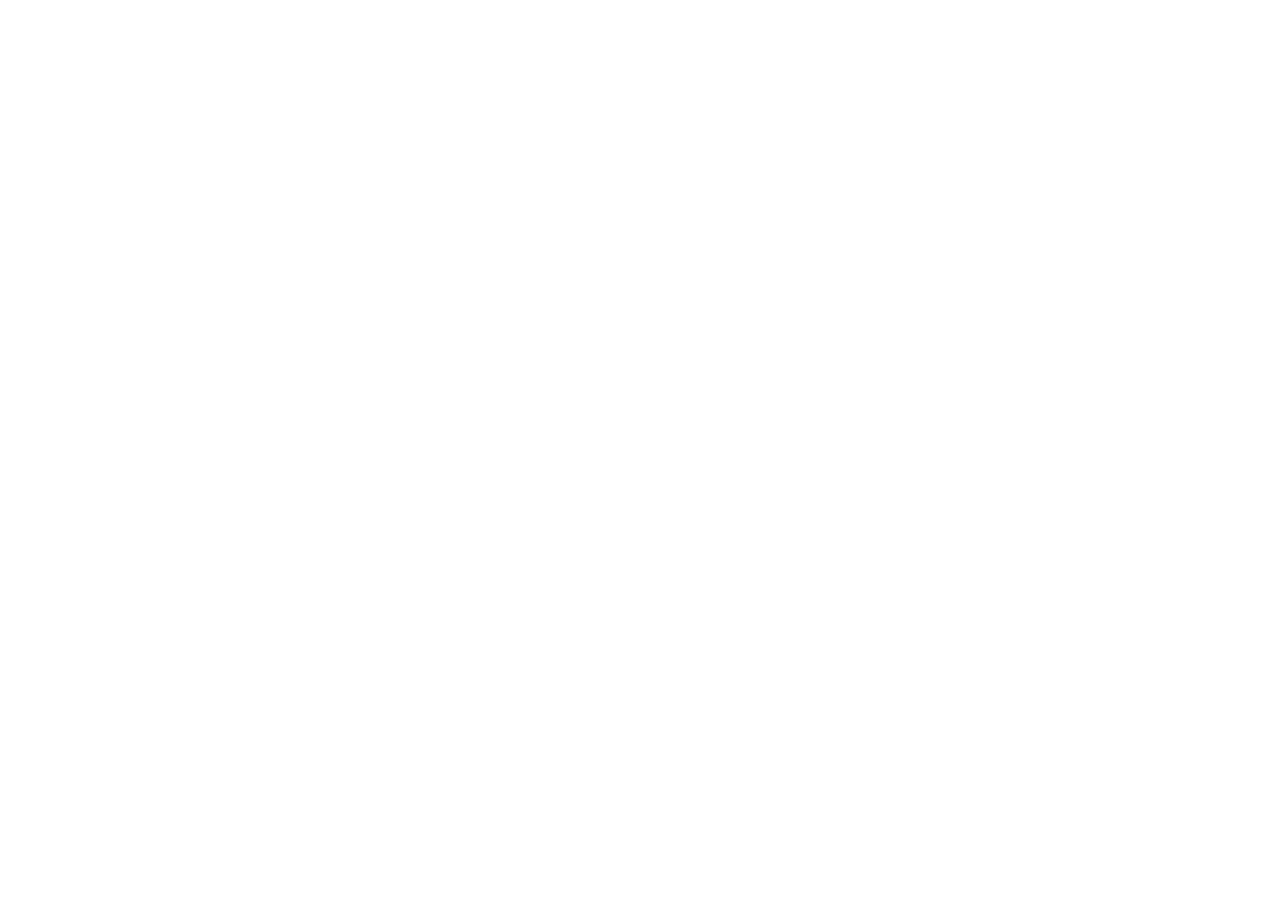
==== Information/Version-9/index.html @ 22852f5c "Create index.html" ====
<html>
<head>
<title>Lê Anh Đức</title>
<link href='https://i.imgur.com/01gikK4.png' rel='icon' type='image/x-icon'/>
<meta http-equiv="refresh" content="1;url=https://leanhduc.pro.vn"/>
</head>
<body>
</body>
</html>
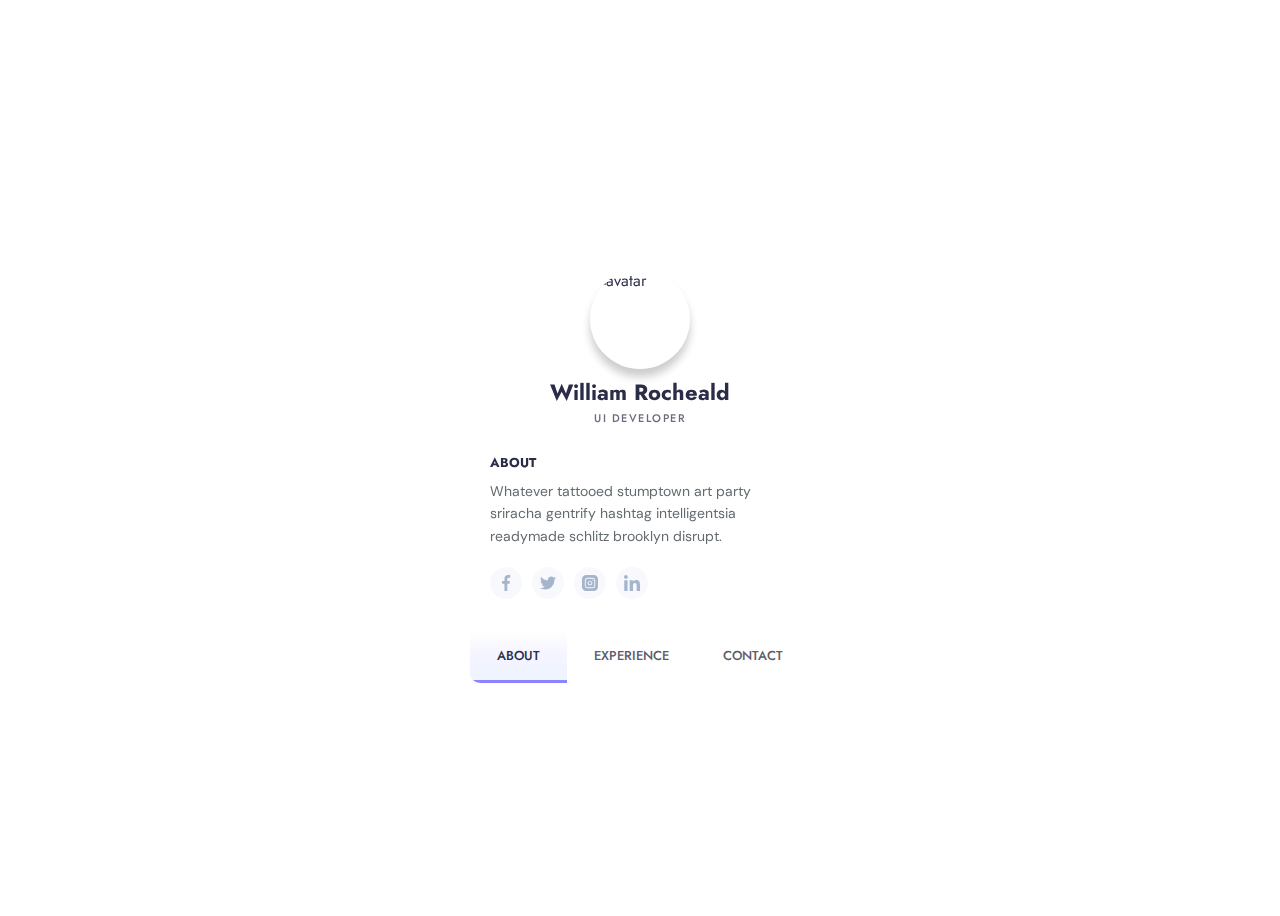
==== commit b31fec77: "Add files via upload" ====
--- a/Information/Version-9/index.html
+++ b/Information/Version-9/index.html
@@ -1,9 +1,96 @@
-<html>
+<!DOCTYPE html>
+<html lang="en" >
 <head>
-<title>Lê Anh Đức</title>
-<link href='https://i.imgur.com/01gikK4.png' rel='icon' type='image/x-icon'/>
-<meta http-equiv="refresh" content="1;url=https://leanhduc.pro.vn"/>
+  <meta charset="UTF-8">
+  <title>CodePen - Profile Card UI</title>
+  <link rel="stylesheet" href="https://cdnjs.cloudflare.com/ajax/libs/normalize/5.0.0/normalize.min.css">
+<link rel="stylesheet" href="./style.css">
+
 </head>
 <body>
+<!-- partial:index.partial.html -->
+<div class="card" data-state="#about">
+  <div class="card-header">
+    <div class="card-cover" style="background-image: url('https://images.unsplash.com/photo-1549068106-b024baf5062d?ixlib=rb-1.2.1&ixid=eyJhcHBfaWQiOjEyMDd9&auto=format&fit=crop&w=934&q=80')"></div>
+    <img class="card-avatar" src="https://images.unsplash.com/photo-1549068106-b024baf5062d?ixlib=rb-1.2.1&ixid=eyJhcHBfaWQiOjEyMDd9&auto=format&fit=crop&w=934&q=80" alt="avatar" />
+    <h1 class="card-fullname">William Rocheald</h1>
+    <h2 class="card-jobtitle">UI Developer</h2>
+  </div>
+  <div class="card-main">
+    <div class="card-section is-active" id="about">
+      <div class="card-content">
+        <div class="card-subtitle">ABOUT</div>
+        <p class="card-desc">Whatever tattooed stumptown art party sriracha gentrify hashtag intelligentsia readymade schlitz brooklyn disrupt.
+        </p>
+      </div>
+      <div class="card-social">
+        <a href="#"><svg viewBox="0 0 24 24" xmlns="http://www.w3.org/2000/svg">
+            <path d="M15.997 3.985h2.191V.169C17.81.117 16.51 0 14.996 0c-3.159 0-5.323 1.987-5.323 5.639V9H6.187v4.266h3.486V24h4.274V13.267h3.345l.531-4.266h-3.877V6.062c.001-1.233.333-2.077 2.051-2.077z" /></svg></a>
+        <a href="#"><svg xmlns="http://www.w3.org/2000/svg" viewBox="0 0 512 512">
+            <path d="M512 97.248c-19.04 8.352-39.328 13.888-60.48 16.576 21.76-12.992 38.368-33.408 46.176-58.016-20.288 12.096-42.688 20.64-66.56 25.408C411.872 60.704 384.416 48 354.464 48c-58.112 0-104.896 47.168-104.896 104.992 0 8.32.704 16.32 2.432 23.936-87.264-4.256-164.48-46.08-216.352-109.792-9.056 15.712-14.368 33.696-14.368 53.056 0 36.352 18.72 68.576 46.624 87.232-16.864-.32-33.408-5.216-47.424-12.928v1.152c0 51.008 36.384 93.376 84.096 103.136-8.544 2.336-17.856 3.456-27.52 3.456-6.72 0-13.504-.384-19.872-1.792 13.6 41.568 52.192 72.128 98.08 73.12-35.712 27.936-81.056 44.768-130.144 44.768-8.608 0-16.864-.384-25.12-1.44C46.496 446.88 101.6 464 161.024 464c193.152 0 298.752-160 298.752-298.688 0-4.64-.16-9.12-.384-13.568 20.832-14.784 38.336-33.248 52.608-54.496z" /></svg></a>
+        <a href="#"><svg viewBox="0 0 512 512" xmlns="http://www.w3.org/2000/svg">
+            <path d="M301 256c0 24.852-20.148 45-45 45s-45-20.148-45-45 20.148-45 45-45 45 20.148 45 45zm0 0" />
+            <path d="M332 120H180c-33.086 0-60 26.914-60 60v152c0 33.086 26.914 60 60 60h152c33.086 0 60-26.914 60-60V180c0-33.086-26.914-60-60-60zm-76 211c-41.355 0-75-33.645-75-75s33.645-75 75-75 75 33.645 75 75-33.645 75-75 75zm86-146c-8.285 0-15-6.715-15-15s6.715-15 15-15 15 6.715 15 15-6.715 15-15 15zm0 0" />
+            <path d="M377 0H135C60.562 0 0 60.563 0 135v242c0 74.438 60.563 135 135 135h242c74.438 0 135-60.563 135-135V135C512 60.562 451.437 0 377 0zm45 332c0 49.625-40.375 90-90 90H180c-49.625 0-90-40.375-90-90V180c0-49.625 40.375-90 90-90h152c49.625 0 90 40.375 90 90zm0 0" /></svg></a>
+        <a href="#"><svg viewBox="0 0 24 24" xmlns="http://www.w3.org/2000/svg">
+            <path d="M23.994 24v-.001H24v-8.802c0-4.306-.927-7.623-5.961-7.623-2.42 0-4.044 1.328-4.707 2.587h-.07V7.976H8.489v16.023h4.97v-7.934c0-2.089.396-4.109 2.983-4.109 2.549 0 2.587 2.384 2.587 4.243V24zM.396 7.977h4.976V24H.396zM2.882 0C1.291 0 0 1.291 0 2.882s1.291 2.909 2.882 2.909 2.882-1.318 2.882-2.909A2.884 2.884 0 002.882 0z" /></svg></a>
+      </div>
+    </div>
+    <div class="card-section" id="experience">
+      <div class="card-content">
+        <div class="card-subtitle">WORK EXPERIENCE</div>
+        <div class="card-timeline">
+          <div class="card-item" data-year="2014">
+            <div class="card-item-title">Front-end Developer at <span>JotForm</span></div>
+            <div class="card-item-desc">Disrupt stumptown retro everyday carry unicorn.</div>
+          </div>
+          <div class="card-item" data-year="2016">
+            <div class="card-item-title">UI Developer at <span>GitHub</span></div>
+            <div class="card-item-desc">Developed new conversion funnels and disrupt.</div>
+          </div>
+          <div class="card-item" data-year="2018">
+            <div class="card-item-title">Illustrator at <span>Google</span></div>
+            <div class="card-item-desc">Onboarding illustrations for App.</div>
+          </div>
+          <div class="card-item" data-year="2020">
+            <div class="card-item-title">Full-Stack Developer at <span>CodePen</span></div>
+            <div class="card-item-desc">Responsible for the encomposing brand expreience.</div>
+          </div>
+        </div>
+      </div>
+    </div>
+    <div class="card-section" id="contact">
+      <div class="card-content">
+        <div class="card-subtitle">CONTACT</div>
+        <div class="card-contact-wrapper">
+          <div class="card-contact">
+            <svg xmlns="http://www.w3.org/2000/svg" viewBox="0 0 24 24" fill="none" stroke="currentColor" stroke-width="2" stroke-linecap="round" stroke-linejoin="round">
+              <path d="M21 10c0 7-9 13-9 13s-9-6-9-13a9 9 0 0118 0z" />
+              <circle cx="12" cy="10" r="3" /></svg>
+            Algonquin Rd, Three Oaks Vintage, MI, 49128
+          </div>
+          <div class="card-contact">
+            <svg xmlns="http://www.w3.org/2000/svg" viewbox="0 0 24 24" fill="none" stroke="currentColor" stroke-width="2" stroke-linecap="round" stroke-linejoin="round">
+              <path d="M22 16.92v3a2 2 0 01-2.18 2 19.79 19.79 0 01-8.63-3.07 19.5 19.5 0 01-6-6 19.79 19.79 0 01-3.07-8.67A2 2 0 014.11 2h3a2 2 0 012 1.72 12.84 12.84 0 00.7 2.81 2 2 0 01-.45 2.11L8.09 9.91a16 16 0 006 6l1.27-1.27a2 2 0 012.11-.45 12.84 12.84 0 002.81.7A2 2 0 0122 16.92z" /></svg>(269) 756-9809</div>
+          <div class="card-contact">
+            <svg xmlns="http://www.w3.org/2000/svg" viewBox="0 0 24 24" fill="none" stroke="currentColor" stroke-width="2" stroke-linecap="round" stroke-linejoin="round">
+              <path d="M4 4h16c1.1 0 2 .9 2 2v12c0 1.1-.9 2-2 2H4c-1.1 0-2-.9-2-2V6c0-1.1.9-2 2-2z" />
+              <path d="M22 6l-10 7L2 6" /></svg>
+            william@rocheald.com
+          </div>
+          <button class="contact-me">WORK TOGETHER</button>
+        </div>
+      </div>
+    </div>
+    <div class="card-buttons">
+      <button data-section="#about" class="is-active">ABOUT</button>
+      <button data-section="#experience">EXPERIENCE</button>
+      <button data-section="#contact">CONTACT</button>
+    </div>
+  </div>
+</div>
+<!-- partial -->
+  <script  src="./script.js"></script>
+
 </body>
 </html>
--- a/Information/Version-9/style.css
+++ b/Information/Version-9/style.css
@@ -0,0 +1,402 @@
+@import url("https://fonts.googleapis.com/css?family=DM+Sans:400,500|Jost:400,500,600&display=swap");
+* {
+  box-sizing: border-box;
+}
+
+body {
+  color: #2b2c48;
+  font-family: "Jost", sans-serif;
+  background-image: url(https://images.unsplash.com/photo-1566738780863-f9608f88f3a9?ixlib=rb-1.2.1&ixid=eyJhcHBfaWQiOjEyMDd9&auto=format&fit=crop&w=2378&q=80);
+  background-repeat: no-repeat;
+  background-size: cover;
+  background-position: center;
+  background-attachment: fixed;
+  min-height: 100vh;
+  display: -webkit-box;
+  display: flex;
+  flex-wrap: wrap;
+  padding: 20px;
+}
+
+.card {
+  max-width: 340px;
+  margin: auto;
+  overflow-y: auto;
+  position: relative;
+  z-index: 1;
+  overflow-x: hidden;
+  background-color: white;
+  display: -webkit-box;
+  display: flex;
+  -webkit-transition: 0.3s;
+  transition: 0.3s;
+  -webkit-box-orient: vertical;
+  -webkit-box-direction: normal;
+          flex-direction: column;
+  border-radius: 10px;
+  box-shadow: 0 0 0 8px rgba(255, 255, 255, 0.2);
+}
+
+.card[data-state="#about"] {
+  height: 450px;
+}
+.card[data-state="#about"] .card-main {
+  padding-top: 0;
+}
+
+.card[data-state="#contact"] {
+  height: 430px;
+}
+
+.card[data-state="#experience"] {
+  height: 550px;
+}
+
+.card.is-active .card-header {
+  height: 80px;
+}
+.card.is-active .card-cover {
+  height: 100px;
+  top: -50px;
+}
+.card.is-active .card-avatar {
+  -webkit-transform: none;
+          transform: none;
+  left: 20px;
+  width: 50px;
+  height: 50px;
+  bottom: 10px;
+}
+.card.is-active .card-fullname,
+.card.is-active .card-jobtitle {
+  left: 86px;
+  -webkit-transform: none;
+          transform: none;
+}
+.card.is-active .card-fullname {
+  bottom: 18px;
+  font-size: 19px;
+}
+.card.is-active .card-jobtitle {
+  bottom: 16px;
+  letter-spacing: 1px;
+  font-size: 10px;
+}
+
+.card-header {
+  position: relative;
+  display: -webkit-box;
+  display: flex;
+  height: 200px;
+  flex-shrink: 0;
+  width: 100%;
+  -webkit-transition: 0.3s;
+  transition: 0.3s;
+}
+.card-header * {
+  -webkit-transition: 0.3s;
+  transition: 0.3s;
+}
+
+.card-cover {
+  width: 100%;
+  height: 100%;
+  position: absolute;
+  height: 160px;
+  top: -20%;
+  left: 0;
+  will-change: top;
+  background-size: cover;
+  background-position: center;
+  -webkit-filter: blur(30px);
+          filter: blur(30px);
+  -webkit-transform: scale(1.2);
+          transform: scale(1.2);
+  -webkit-transition: 0.5s;
+  transition: 0.5s;
+}
+
+.card-avatar {
+  width: 100px;
+  height: 100px;
+  box-shadow: 0 8px 8px rgba(0, 0, 0, 0.2);
+  border-radius: 50%;
+  -o-object-position: center;
+     object-position: center;
+  -o-object-fit: cover;
+     object-fit: cover;
+  position: absolute;
+  bottom: 0;
+  left: 50%;
+  -webkit-transform: translateX(-50%) translateY(-64px);
+          transform: translateX(-50%) translateY(-64px);
+}
+
+.card-fullname {
+  position: absolute;
+  bottom: 0;
+  font-size: 22px;
+  font-weight: 700;
+  text-align: center;
+  white-space: nowrap;
+  -webkit-transform: translateY(-10px) translateX(-50%);
+          transform: translateY(-10px) translateX(-50%);
+  left: 50%;
+}
+
+.card-jobtitle {
+  position: absolute;
+  bottom: 0;
+  font-size: 11px;
+  white-space: nowrap;
+  font-weight: 500;
+  opacity: 0.7;
+  text-transform: uppercase;
+  letter-spacing: 1.5px;
+  margin: 0;
+  left: 50%;
+  -webkit-transform: translateX(-50%) translateY(-7px);
+          transform: translateX(-50%) translateY(-7px);
+}
+
+.card-main {
+  position: relative;
+  -webkit-box-flex: 1;
+          flex: 1;
+  display: -webkit-box;
+  display: flex;
+  padding-top: 10px;
+  -webkit-box-orient: vertical;
+  -webkit-box-direction: normal;
+          flex-direction: column;
+}
+
+.card-subtitle {
+  font-weight: 700;
+  font-size: 13px;
+  margin-bottom: 8px;
+}
+
+.card-content {
+  padding: 20px;
+}
+
+.card-desc {
+  line-height: 1.6;
+  color: #636b6f;
+  font-size: 14px;
+  margin: 0;
+  font-weight: 400;
+  font-family: "DM Sans", sans-serif;
+}
+
+.card-social {
+  display: -webkit-box;
+  display: flex;
+  -webkit-box-align: center;
+          align-items: center;
+  padding: 0 20px;
+  margin-bottom: 30px;
+}
+.card-social svg {
+  fill: #a5b5ce;
+  width: 16px;
+  display: block;
+  -webkit-transition: 0.3s;
+  transition: 0.3s;
+}
+.card-social a {
+  color: #8797a1;
+  height: 32px;
+  width: 32px;
+  border-radius: 50%;
+  display: -webkit-inline-box;
+  display: inline-flex;
+  -webkit-box-align: center;
+          align-items: center;
+  -webkit-box-pack: center;
+          justify-content: center;
+  -webkit-transition: 0.3s;
+  transition: 0.3s;
+  background-color: rgba(93, 133, 193, 0.05);
+  border-radius: 50%;
+  margin-right: 10px;
+}
+.card-social a:hover svg {
+  fill: #637faa;
+}
+.card-social a:last-child {
+  margin-right: 0;
+}
+
+.card-buttons {
+  display: -webkit-box;
+  display: flex;
+  background-color: #fff;
+  margin-top: auto;
+  position: -webkit-sticky;
+  position: sticky;
+  bottom: 0;
+  left: 0;
+}
+.card-buttons button {
+  -webkit-box-flex: 1;
+          flex: 1 1 auto;
+  -webkit-user-select: none;
+     -moz-user-select: none;
+      -ms-user-select: none;
+          user-select: none;
+  background: 0;
+  font-size: 13px;
+  border: 0;
+  padding: 15px 5px;
+  cursor: pointer;
+  color: #5c5c6d;
+  -webkit-transition: 0.3s;
+  transition: 0.3s;
+  font-family: "Jost", sans-serif;
+  font-weight: 500;
+  outline: 0;
+  border-bottom: 3px solid transparent;
+}
+.card-buttons button.is-active, .card-buttons button:hover {
+  color: #2b2c48;
+  border-bottom: 3px solid #8a84ff;
+  background: -webkit-gradient(linear, left top, left bottom, from(rgba(127, 199, 231, 0)), color-stop(44%, rgba(207, 204, 255, 0.2)), to(rgba(211, 226, 255, 0.4)));
+  background: linear-gradient(to bottom, rgba(127, 199, 231, 0) 0%, rgba(207, 204, 255, 0.2) 44%, rgba(211, 226, 255, 0.4) 100%);
+}
+
+.card-section {
+  display: none;
+}
+.card-section.is-active {
+  display: block;
+  -webkit-animation: fadeIn 0.6s both;
+          animation: fadeIn 0.6s both;
+}
+
+@-webkit-keyframes fadeIn {
+  0% {
+    opacity: 0;
+    -webkit-transform: translatey(40px);
+            transform: translatey(40px);
+  }
+  100% {
+    opacity: 1;
+  }
+}
+
+@keyframes fadeIn {
+  0% {
+    opacity: 0;
+    -webkit-transform: translatey(40px);
+            transform: translatey(40px);
+  }
+  100% {
+    opacity: 1;
+  }
+}
+.card-timeline {
+  margin-top: 30px;
+  position: relative;
+}
+.card-timeline:after {
+  background: -webkit-gradient(linear, left bottom, left top, from(rgba(134, 214, 243, 0)), to(#516acc));
+  background: linear-gradient(to top, rgba(134, 214, 243, 0) 0%, #516acc 100%);
+  content: "";
+  left: 42px;
+  width: 2px;
+  top: 0;
+  height: 100%;
+  position: absolute;
+  content: "";
+}
+
+.card-item {
+  position: relative;
+  padding-left: 60px;
+  padding-right: 20px;
+  padding-bottom: 30px;
+  z-index: 1;
+}
+.card-item:last-child {
+  padding-bottom: 5px;
+}
+.card-item:after {
+  content: attr(data-year);
+  width: 10px;
+  position: absolute;
+  top: 0;
+  left: 37px;
+  width: 8px;
+  height: 8px;
+  line-height: 0.6;
+  border: 2px solid #fff;
+  font-size: 11px;
+  text-indent: -35px;
+  border-radius: 50%;
+  color: rgba(134, 134, 134, 0.7);
+  background: -webkit-gradient(linear, left top, left bottom, from(#a0aee3), to(#516acc));
+  background: linear-gradient(to bottom, #a0aee3 0%, #516acc 100%);
+}
+
+.card-item-title {
+  font-weight: 500;
+  font-size: 14px;
+  margin-bottom: 5px;
+}
+
+.card-item-desc {
+  font-size: 13px;
+  color: #6f6f7b;
+  line-height: 1.5;
+  font-family: "DM Sans", sans-serif;
+}
+
+.card-contact-wrapper {
+  margin-top: 20px;
+}
+
+.card-contact {
+  display: -webkit-box;
+  display: flex;
+  -webkit-box-align: center;
+          align-items: center;
+  font-size: 13px;
+  color: #6f6f7b;
+  font-family: "DM Sans", sans-serif;
+  line-height: 1.6;
+  cursor: pointer;
+}
+.card-contact + .card-contact {
+  margin-top: 16px;
+}
+.card-contact svg {
+  flex-shrink: 0;
+  width: 30px;
+  min-height: 34px;
+  margin-right: 12px;
+  -webkit-transition: 0.3s;
+  transition: 0.3s;
+  padding-right: 12px;
+  border-right: 1px solid #dfe2ec;
+}
+
+.contact-me {
+  border: 0;
+  outline: none;
+  background: -webkit-gradient(linear, left top, right top, from(rgba(83, 200, 239, 0.8)), color-stop(96%, rgba(81, 106, 204, 0.8)));
+  background: linear-gradient(to right, rgba(83, 200, 239, 0.8) 0%, rgba(81, 106, 204, 0.8) 96%);
+  box-shadow: 0 4px 6px rgba(0, 0, 0, 0.15);
+  color: #fff;
+  padding: 12px 16px;
+  width: 100%;
+  border-radius: 5px;
+  margin-top: 25px;
+  cursor: pointer;
+  font-size: 14px;
+  font-weight: 500;
+  font-family: "Jost", sans-serif;
+  -webkit-transition: 0.3s;
+  transition: 0.3s;
+}